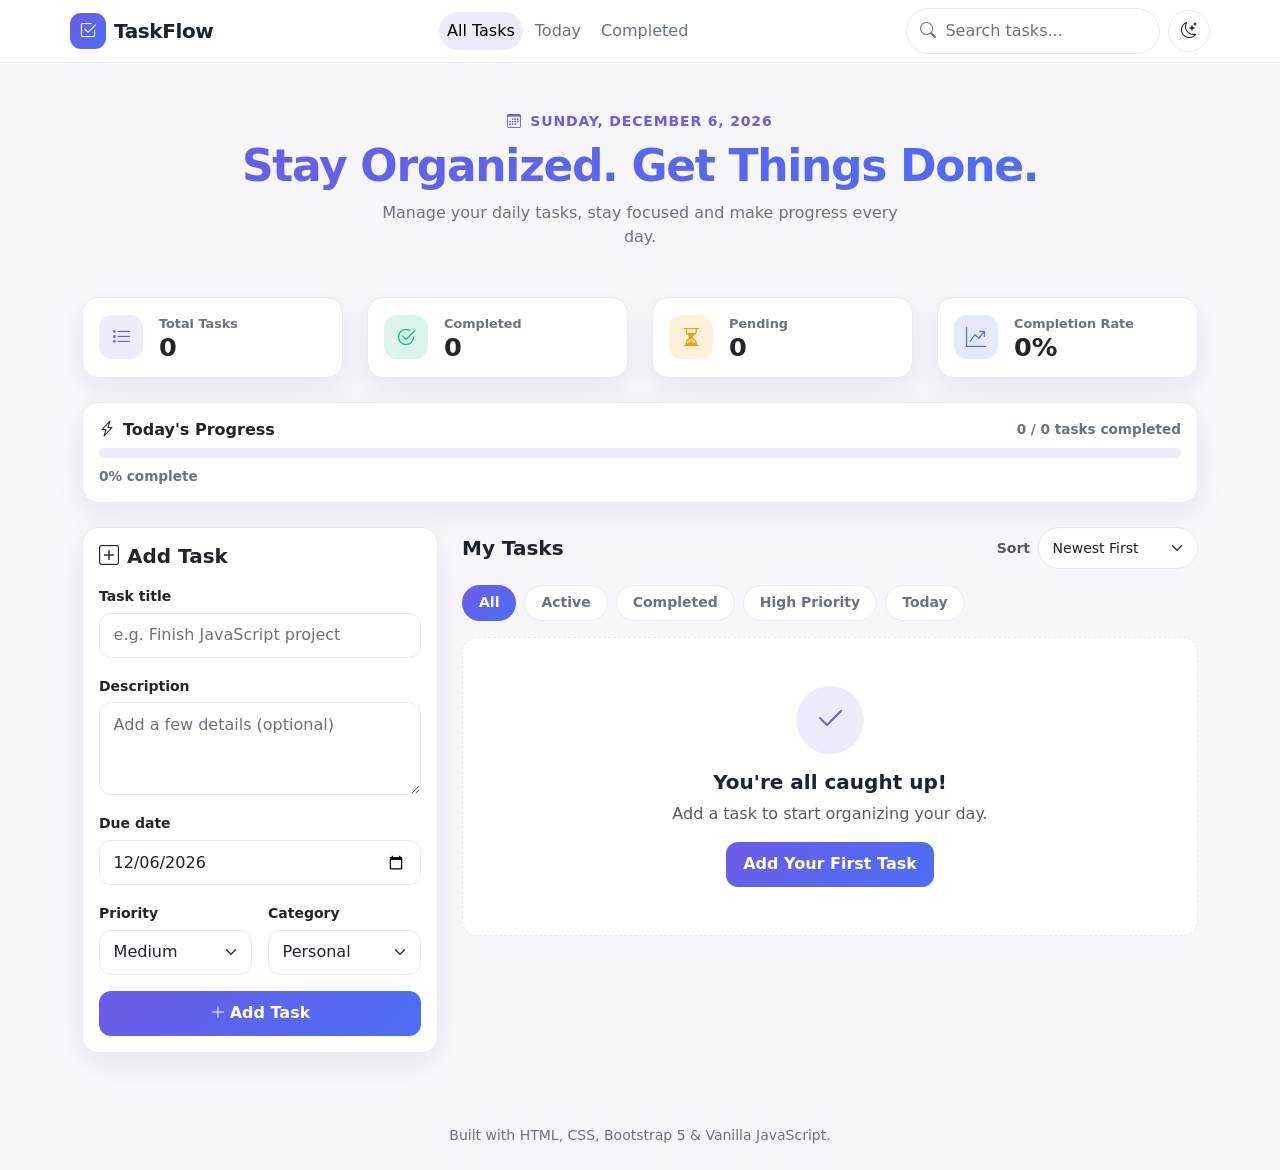
==== taskflow/index.html @ e06881fb "Add TaskFlow to-do list app (HTML, CSS, Bootstrap 5, vanilla JS)" ====
<!doctype html>
<html lang="en" data-bs-theme="light">

<head>
    <meta charset="utf-8">
    <meta name="viewport" content="width=device-width, initial-scale=1">
    <title>TaskFlow &mdash; Stay Organized. Get Things Done.</title>
    <meta name="description" content="TaskFlow is a simple, modern to-do list app to manage your daily tasks.">
    <link href="https://cdn.jsdelivr.net/npm/bootstrap@5.3.8/dist/css/bootstrap.min.css" rel="stylesheet"
        integrity="sha384-sRIl4kxILFvY47J16cr9ZwB07vP4J8+LH7qKQnuqkuIAvNWLzeN8tE5YBujZqJLB" crossorigin="anonymous">
    <link rel="stylesheet" href="https://cdn.jsdelivr.net/npm/bootstrap-icons@1.13.1/font/bootstrap-icons.min.css">
    <link rel="stylesheet" href="style.css">
</head>

<body>
    <a class="visually-hidden-focusable skip-link" href="#addTaskSection">Skip to main content</a>

    <!-- ============ Header ============ -->
    <header class="app-header sticky-top">
        <nav class="navbar navbar-expand-lg container-xl py-2" aria-label="Main navigation">
            <a class="navbar-brand d-flex align-items-center gap-2 fw-bold" href="#">
                <span class="brand-mark" aria-hidden="true"><i class="bi bi-check2-square"></i></span>
                TaskFlow
            </a>

            <button class="navbar-toggler border-0" type="button" data-bs-toggle="collapse"
                data-bs-target="#mainNav" aria-controls="mainNav" aria-expanded="false"
                aria-label="Toggle navigation">
                <span class="navbar-toggler-icon"></span>
            </button>

            <div class="collapse navbar-collapse" id="mainNav">
                <ul class="navbar-nav mx-lg-auto gap-lg-1 my-3 my-lg-0">
                    <li class="nav-item">
                        <button class="nav-link nav-pill active" data-nav-filter="all" aria-current="page">All Tasks</button>
                    </li>
                    <li class="nav-item">
                        <button class="nav-link nav-pill" data-nav-filter="today">Today</button>
                    </li>
                    <li class="nav-item">
                        <button class="nav-link nav-pill" data-nav-filter="completed">Completed</button>
                    </li>
                </ul>

                <div class="d-flex flex-column flex-lg-row gap-2 align-items-stretch align-items-lg-center">
                    <label class="visually-hidden" for="searchInput">Search tasks</label>
                    <div class="search-box">
                        <i class="bi bi-search" aria-hidden="true"></i>
                        <input type="search" id="searchInput" class="form-control" placeholder="Search tasks..."
                            autocomplete="off">
                    </div>
                    <button class="btn btn-theme-toggle" id="themeToggle" type="button"
                        aria-label="Toggle dark mode" aria-pressed="false">
                        <i class="bi bi-moon-stars" id="themeIcon" aria-hidden="true"></i>
                        <span class="d-lg-none ms-2" id="themeLabel">Dark mode</span>
                    </button>
                </div>
            </div>
        </nav>
    </header>

    <main class="container-xl py-4 py-lg-5">
        <!-- ============ Hero ============ -->
        <section class="hero text-center mb-4 mb-lg-5" aria-labelledby="heroHeading">
            <p class="today-date mb-2"><i class="bi bi-calendar3 me-2" aria-hidden="true"></i><span id="todayDate"></span></p>
            <h1 id="heroHeading" class="hero-title mb-2">Stay Organized. Get Things Done.</h1>
            <p class="hero-subtitle mb-0">Manage your daily tasks, stay focused and make progress every day.</p>
        </section>

        <!-- ============ Statistics ============ -->
        <section class="mb-4" aria-label="Task statistics">
            <div class="row g-3 g-lg-4">
                <div class="col-6 col-lg-3">
                    <div class="card stat-card h-100">
                        <div class="card-body d-flex align-items-center gap-3">
                            <span class="stat-icon stat-icon-total" aria-hidden="true"><i class="bi bi-list-task"></i></span>
                            <div>
                                <p class="stat-label mb-0">Total Tasks</p>
                                <p class="stat-value mb-0" id="statTotal">0</p>
                            </div>
                        </div>
                    </div>
                </div>
                <div class="col-6 col-lg-3">
                    <div class="card stat-card h-100">
                        <div class="card-body d-flex align-items-center gap-3">
                            <span class="stat-icon stat-icon-done" aria-hidden="true"><i class="bi bi-check2-circle"></i></span>
                            <div>
                                <p class="stat-label mb-0">Completed</p>
                                <p class="stat-value mb-0" id="statCompleted">0</p>
                            </div>
                        </div>
                    </div>
                </div>
                <div class="col-6 col-lg-3">
                    <div class="card stat-card h-100">
                        <div class="card-body d-flex align-items-center gap-3">
                            <span class="stat-icon stat-icon-pending" aria-hidden="true"><i class="bi bi-hourglass-split"></i></span>
                            <div>
                                <p class="stat-label mb-0">Pending</p>
                                <p class="stat-value mb-0" id="statPending">0</p>
                            </div>
                        </div>
                    </div>
                </div>
                <div class="col-6 col-lg-3">
                    <div class="card stat-card h-100">
                        <div class="card-body d-flex align-items-center gap-3">
                            <span class="stat-icon stat-icon-rate" aria-hidden="true"><i class="bi bi-graph-up-arrow"></i></span>
                            <div>
                                <p class="stat-label mb-0">Completion Rate</p>
                                <p class="stat-value mb-0" id="statRate">0%</p>
                            </div>
                        </div>
                    </div>
                </div>
            </div>
        </section>

        <!-- ============ Progress ============ -->
        <section class="mb-4" aria-label="Today's progress">
            <div class="card progress-card">
                <div class="card-body">
                    <div class="d-flex flex-wrap justify-content-between align-items-center mb-2 gap-2">
                        <h2 class="h6 fw-bold mb-0"><i class="bi bi-lightning-charge me-2" aria-hidden="true"></i>Today's Progress</h2>
                        <span class="progress-meta" id="progressText">0 / 0 tasks completed</span>
                    </div>
                    <div class="progress" role="progressbar" aria-label="Today's completion progress"
                        aria-valuenow="0" aria-valuemin="0" aria-valuemax="100" id="progressBarWrap">
                        <div class="progress-bar" id="progressBar" style="width: 0%"></div>
                    </div>
                    <p class="progress-percent mb-0 mt-2" id="progressPercent">0% complete</p>
                </div>
            </div>
        </section>

        <div class="row g-4">
            <!-- ============ Add task ============ -->
            <div class="col-lg-4">
                <section class="card form-card sticky-form" id="addTaskSection" aria-labelledby="addTaskHeading">
                    <div class="card-body">
                        <h2 class="h5 fw-bold mb-3" id="addTaskHeading">
                            <i class="bi bi-plus-square me-2" aria-hidden="true"></i>Add Task
                        </h2>
                        <form id="taskForm" novalidate>
                            <div class="mb-3">
                                <label class="form-label" for="taskTitle">Task title</label>
                                <input type="text" class="form-control" id="taskTitle" maxlength="120"
                                    placeholder="e.g. Finish JavaScript project" required>
                                <div class="invalid-feedback">Please enter a task title.</div>
                            </div>
                            <div class="mb-3">
                                <label class="form-label" for="taskDescription">Description</label>
                                <textarea class="form-control" id="taskDescription" rows="3" maxlength="500"
                                    placeholder="Add a few details (optional)"></textarea>
                            </div>
                            <div class="mb-3">
                                <label class="form-label" for="taskDueDate">Due date</label>
                                <input type="date" class="form-control" id="taskDueDate" required>
                                <div class="invalid-feedback">Please choose a due date.</div>
                            </div>
                            <div class="row g-3 mb-3">
                                <div class="col-6">
                                    <label class="form-label" for="taskPriority">Priority</label>
                                    <select class="form-select" id="taskPriority">
                                        <option value="low">Low</option>
                                        <option value="medium" selected>Medium</option>
                                        <option value="high">High</option>
                                    </select>
                                </div>
                                <div class="col-6">
                                    <label class="form-label" for="taskCategory">Category</label>
                                    <select class="form-select" id="taskCategory">
                                        <option value="personal" selected>Personal</option>
                                        <option value="work">Work</option>
                                        <option value="study">Study</option>
                                        <option value="shopping">Shopping</option>
                                        <option value="other">Other</option>
                                    </select>
                                </div>
                            </div>
                            <button type="submit" class="btn btn-accent w-100">
                                <i class="bi bi-plus-lg me-1" aria-hidden="true"></i>Add Task
                            </button>
                        </form>
                    </div>
                </section>
            </div>

            <!-- ============ Task list ============ -->
            <div class="col-lg-8">
                <section aria-labelledby="taskListHeading">
                    <div class="d-flex flex-wrap justify-content-between align-items-center gap-2 mb-3">
                        <h2 class="h5 fw-bold mb-0" id="taskListHeading">My Tasks</h2>
                        <div class="d-flex align-items-center gap-2">
                            <label class="form-label mb-0 small text-muted" for="sortSelect">Sort</label>
                            <select class="form-select form-select-sm sort-select" id="sortSelect">
                                <option value="newest" selected>Newest First</option>
                                <option value="oldest">Oldest First</option>
                                <option value="priority">Priority</option>
                                <option value="dueDate">Due Date</option>
                                <option value="alphabetical">Alphabetical</option>
                            </select>
                        </div>
                    </div>

                    <div class="filter-bar mb-3" role="group" aria-label="Filter tasks">
                        <button class="btn btn-filter active" data-filter="all">All</button>
                        <button class="btn btn-filter" data-filter="active">Active</button>
                        <button class="btn btn-filter" data-filter="completed">Completed</button>
                        <button class="btn btn-filter" data-filter="high">High Priority</button>
                        <button class="btn btn-filter" data-filter="today">Today</button>
                    </div>

                    <div id="taskList" class="task-list" aria-live="polite"></div>

                    <!-- Empty state (no tasks at all) -->
                    <div id="emptyState" class="empty-state text-center d-none">
                        <div class="empty-icon" aria-hidden="true"><i class="bi bi-check2"></i></div>
                        <h3 class="h5 fw-bold mt-3 mb-2">You're all caught up!</h3>
                        <p class="text-muted mb-3">Add a task to start organizing your day.</p>
                        <button class="btn btn-accent" id="emptyStateBtn" type="button">Add Your First Task</button>
                    </div>

                    <!-- No results (filters/search) -->
                    <div id="noResults" class="empty-state text-center d-none">
                        <div class="empty-icon" aria-hidden="true"><i class="bi bi-search"></i></div>
                        <h3 class="h5 fw-bold mt-3 mb-1">No tasks found.</h3>
                        <p class="text-muted mb-0">Try a different search term or filter.</p>
                    </div>
                </section>
            </div>
        </div>
    </main>

    <footer class="text-center py-4 app-footer">
        <p class="mb-0 small">Built with HTML, CSS, Bootstrap 5 &amp; Vanilla JavaScript.</p>
    </footer>

    <!-- ============ Edit modal ============ -->
    <div class="modal fade" id="editModal" tabindex="-1" aria-labelledby="editModalLabel" aria-hidden="true">
        <div class="modal-dialog modal-dialog-centered">
            <div class="modal-content">
                <form id="editForm" novalidate>
                    <div class="modal-header">
                        <h2 class="modal-title h5" id="editModalLabel">Edit Task</h2>
                        <button type="button" class="btn-close" data-bs-dismiss="modal" aria-label="Close"></button>
                    </div>
                    <div class="modal-body">
                        <input type="hidden" id="editTaskId">
                        <div class="mb-3">
                            <label class="form-label" for="editTitle">Task title</label>
                            <input type="text" class="form-control" id="editTitle" maxlength="120" required>
                            <div class="invalid-feedback">Please enter a task title.</div>
                        </div>
                        <div class="mb-3">
                            <label class="form-label" for="editDescription">Description</label>
                            <textarea class="form-control" id="editDescription" rows="3" maxlength="500"></textarea>
                        </div>
                        <div class="mb-3">
                            <label class="form-label" for="editDueDate">Due date</label>
                            <input type="date" class="form-control" id="editDueDate" required>
                            <div class="invalid-feedback">Please choose a due date.</div>
                        </div>
                        <div class="row g-3">
                            <div class="col-6">
                                <label class="form-label" for="editPriority">Priority</label>
                                <select class="form-select" id="editPriority">
                                    <option value="low">Low</option>
                                    <option value="medium">Medium</option>
                                    <option value="high">High</option>
                                </select>
                            </div>
                            <div class="col-6">
                                <label class="form-label" for="editCategory">Category</label>
                                <select class="form-select" id="editCategory">
                                    <option value="personal">Personal</option>
                                    <option value="work">Work</option>
                                    <option value="study">Study</option>
                                    <option value="shopping">Shopping</option>
                                    <option value="other">Other</option>
                                </select>
                            </div>
                        </div>
                    </div>
                    <div class="modal-footer">
                        <button type="button" class="btn btn-light-soft" data-bs-dismiss="modal">Cancel</button>
                        <button type="submit" class="btn btn-accent">Save Changes</button>
                    </div>
                </form>
            </div>
        </div>
    </div>

    <!-- ============ Delete modal ============ -->
    <div class="modal fade" id="deleteModal" tabindex="-1" aria-labelledby="deleteModalLabel" aria-hidden="true">
        <div class="modal-dialog modal-dialog-centered modal-sm">
            <div class="modal-content text-center">
                <div class="modal-body pt-4">
                    <div class="delete-icon mb-3" aria-hidden="true"><i class="bi bi-trash3"></i></div>
                    <h2 class="h6 mb-0" id="deleteModalLabel">Are you sure you want to delete this task?</h2>
                </div>
                <div class="modal-footer justify-content-center border-0 pb-4">
                    <button type="button" class="btn btn-light-soft" data-bs-dismiss="modal">Cancel</button>
                    <button type="button" class="btn btn-danger" id="confirmDeleteBtn">Delete</button>
                </div>
            </div>
        </div>
    </div>

    <!-- ============ Toasts ============ -->
    <div class="toast-container position-fixed bottom-0 end-0 p-3" id="toastContainer" aria-live="polite" aria-atomic="true"></div>

    <script src="https://cdn.jsdelivr.net/npm/bootstrap@5.3.8/dist/js/bootstrap.bundle.min.js"
        integrity="sha384-FKyoEForCGlyvwx9Hj09JcYn3nv7wiPVlz7YYwJrWVcXK/BmnVDxM+D2scQbITxI"
        crossorigin="anonymous"></script>
    <script src="script.js"></script>
</body>

</html>
---- taskflow/style.css ----
/* ===========================================================
   TaskFlow - styles
   Light theme by default, dark theme via [data-bs-theme="dark"]
   =========================================================== */

:root {
    --tf-accent: #6c5ce7;
    --tf-accent-strong: #5a4bd6;
    --tf-accent-soft: rgba(108, 92, 231, 0.12);
    --tf-blue: #4c6ef5;
    --tf-bg: #f6f7fb;
    --tf-surface: #ffffff;
    --tf-text: #1d2233;
    --tf-muted: #6b7280;
    --tf-border: #e8eaf1;
    --tf-shadow: 0 10px 30px rgba(29, 34, 51, 0.07);
    --tf-shadow-hover: 0 16px 40px rgba(29, 34, 51, 0.12);
    --tf-radius: 16px;
}

[data-bs-theme="dark"] {
    --tf-bg: #12141c;
    --tf-surface: #1b1e28;
    --tf-text: #eef0f6;
    --tf-muted: #9aa1b1;
    --tf-border: #2a2f3d;
    --tf-accent-soft: rgba(108, 92, 231, 0.22);
    --tf-shadow: 0 10px 30px rgba(0, 0, 0, 0.35);
    --tf-shadow-hover: 0 16px 40px rgba(0, 0, 0, 0.45);
}

* {
    -webkit-tap-highlight-color: transparent;
}

body {
    background-color: var(--tf-bg);
    color: var(--tf-text);
    font-family: "Segoe UI", system-ui, -apple-system, "Helvetica Neue", Arial, sans-serif;
    transition: background-color 0.3s ease, color 0.3s ease;
    overflow-x: hidden;
}

.skip-link {
    position: absolute;
    top: 0.5rem;
    left: 0.5rem;
    z-index: 1080;
    background: var(--tf-surface);
    padding: 0.5rem 0.75rem;
    border-radius: 8px;
}

/* Focus visibility for accessibility */
:focus-visible {
    outline: 3px solid var(--tf-accent);
    outline-offset: 2px;
}

/* ------------------- Header ------------------- */
.app-header {
    background-color: color-mix(in srgb, var(--tf-surface) 92%, transparent);
    backdrop-filter: blur(10px);
    border-bottom: 1px solid var(--tf-border);
    transition: background-color 0.3s ease, border-color 0.3s ease;
}

.navbar-brand {
    color: var(--tf-text);
    font-size: 1.25rem;
    letter-spacing: -0.02em;
}

.navbar-brand:hover {
    color: var(--tf-accent);
}

.brand-mark {
    display: inline-grid;
    place-items: center;
    width: 36px;
    height: 36px;
    border-radius: 11px;
    background: linear-gradient(135deg, var(--tf-accent), var(--tf-blue));
    color: #fff;
    font-size: 1.1rem;
}

.nav-pill {
    border: 0;
    background: transparent;
    color: var(--tf-muted);
    font-weight: 500;
    border-radius: 999px;
    padding: 0.45rem 1rem;
    transition: background-color 0.2s ease, color 0.2s ease;
}

.nav-pill:hover {
    background-color: var(--tf-accent-soft);
    color: var(--tf-accent);
}

.nav-pill.active {
    background-color: var(--tf-accent-soft);
    color: var(--tf-accent);
}

.search-box {
    position: relative;
}

.search-box i {
    position: absolute;
    top: 50%;
    left: 0.85rem;
    transform: translateY(-50%);
    color: var(--tf-muted);
    pointer-events: none;
}

.search-box .form-control {
    padding-left: 2.4rem;
    border-radius: 999px;
    min-width: 220px;
}

.btn-theme-toggle {
    border: 1px solid var(--tf-border);
    color: var(--tf-text);
    border-radius: 999px;
    width: auto;
    min-width: 42px;
    height: 42px;
    display: inline-flex;
    align-items: center;
    justify-content: center;
    transition: background-color 0.2s ease, transform 0.2s ease;
}

.btn-theme-toggle:hover {
    background-color: var(--tf-accent-soft);
    color: var(--tf-accent);
    transform: rotate(-12deg);
}

/* ------------------- Form controls ------------------- */
.form-control,
.form-select {
    background-color: var(--tf-surface);
    border: 1px solid var(--tf-border);
    color: var(--tf-text);
    border-radius: 12px;
    padding: 0.6rem 0.85rem;
    transition: border-color 0.2s ease, box-shadow 0.2s ease;
}

.form-control:focus,
.form-select:focus {
    background-color: var(--tf-surface);
    color: var(--tf-text);
    border-color: var(--tf-accent);
    box-shadow: 0 0 0 0.2rem var(--tf-accent-soft);
}

.form-control::placeholder {
    color: var(--tf-muted);
}

.form-label {
    font-weight: 600;
    font-size: 0.875rem;
    margin-bottom: 0.35rem;
}

.sort-select {
    border-radius: 999px;
    min-width: 160px;
}

/* ------------------- Buttons ------------------- */
.btn-accent {
    background: linear-gradient(135deg, var(--tf-accent), var(--tf-blue));
    border: 0;
    color: #fff;
    font-weight: 600;
    border-radius: 12px;
    padding: 0.65rem 1.1rem;
    transition: transform 0.2s ease, box-shadow 0.2s ease, filter 0.2s ease;
}

.btn-accent:hover,
.btn-accent:focus {
    color: #fff;
    transform: translateY(-2px);
    box-shadow: 0 10px 22px var(--tf-accent-soft);
    filter: brightness(1.05);
}

.btn-accent:active {
    transform: translateY(0);
}

.btn-light-soft {
    background-color: var(--tf-accent-soft);
    color: var(--tf-text);
    border: 0;
    border-radius: 12px;
    font-weight: 600;
}

.btn-light-soft:hover {
    background-color: var(--tf-border);
    color: var(--tf-text);
}

.btn-filter {
    border: 1px solid var(--tf-border);
    background-color: var(--tf-surface);
    color: var(--tf-muted);
    border-radius: 999px;
    padding: 0.4rem 1rem;
    font-size: 0.875rem;
    font-weight: 600;
    transition: all 0.2s ease;
}

.btn-filter:hover {
    color: var(--tf-accent);
    border-color: var(--tf-accent);
}

.btn-filter.active {
    background: linear-gradient(135deg, var(--tf-accent), var(--tf-blue));
    border-color: transparent;
    color: #fff;
}

.filter-bar {
    display: flex;
    flex-wrap: wrap;
    gap: 0.5rem;
}

/* ------------------- Hero ------------------- */
.hero-title {
    font-weight: 800;
    letter-spacing: -0.03em;
    font-size: clamp(1.75rem, 4vw, 2.75rem);
    background: linear-gradient(120deg, var(--tf-accent), var(--tf-blue));
    -webkit-background-clip: text;
    background-clip: text;
    -webkit-text-fill-color: transparent;
}

.hero-subtitle {
    color: var(--tf-muted);
    max-width: 34rem;
    margin-inline: auto;
}

.today-date {
    color: var(--tf-accent);
    font-weight: 600;
    font-size: 0.875rem;
    text-transform: uppercase;
    letter-spacing: 0.06em;
}

/* ------------------- Cards ------------------- */
.card {
    background-color: var(--tf-surface);
    border: 1px solid var(--tf-border);
    border-radius: var(--tf-radius);
    box-shadow: var(--tf-shadow);
    transition: background-color 0.3s ease, border-color 0.3s ease, transform 0.2s ease, box-shadow 0.2s ease;
}

.stat-card:hover {
    transform: translateY(-4px);
    box-shadow: var(--tf-shadow-hover);
}

.stat-icon {
    display: inline-grid;
    place-items: center;
    width: 44px;
    height: 44px;
    border-radius: 13px;
    font-size: 1.25rem;
    flex-shrink: 0;
}

.stat-icon-total { background: var(--tf-accent-soft); color: var(--tf-accent); }
.stat-icon-done { background: rgba(16, 185, 129, 0.15); color: #10b981; }
.stat-icon-pending { background: rgba(245, 158, 11, 0.15); color: #f59e0b; }
.stat-icon-rate { background: rgba(76, 110, 245, 0.15); color: var(--tf-blue); }

.stat-label {
    color: var(--tf-muted);
    font-size: 0.8rem;
    font-weight: 600;
}

.stat-value {
    font-size: 1.6rem;
    font-weight: 800;
    line-height: 1.1;
}

.progress-meta,
.progress-percent {
    color: var(--tf-muted);
    font-size: 0.85rem;
    font-weight: 600;
}

.progress {
    height: 10px;
    border-radius: 999px;
    background-color: var(--tf-accent-soft);
}

.progress-bar {
    background: linear-gradient(90deg, var(--tf-accent), var(--tf-blue));
    border-radius: 999px;
    transition: width 0.5s ease;
}

.sticky-form {
    top: 90px;
}

@media (min-width: 992px) {
    .sticky-form {
        position: sticky;
    }
}

/* ------------------- Task cards ------------------- */
.task-list {
    display: flex;
    flex-direction: column;
    gap: 0.9rem;
}

.task-card {
    background-color: var(--tf-surface);
    border: 1px solid var(--tf-border);
    border-radius: var(--tf-radius);
    box-shadow: var(--tf-shadow);
    padding: 1rem 1.1rem;
    display: flex;
    gap: 0.9rem;
    align-items: flex-start;
    animation: taskFadeIn 0.35s ease both;
    transition: transform 0.2s ease, box-shadow 0.2s ease, opacity 0.3s ease, background-color 0.3s ease;
}

.task-card:hover {
    transform: translateY(-3px);
    box-shadow: var(--tf-shadow-hover);
}

.task-card.removing {
    animation: taskFadeOut 0.28s ease forwards;
}

.task-card.completed {
    opacity: 0.62;
}

.task-card.completed .task-title {
    text-decoration: line-through;
}

.task-card.just-completed {
    animation: taskPop 0.4s ease;
}

/* Priority accent stripe on the left of each card */
.task-card {
    border-left: 4px solid var(--tf-border);
}

.task-card[data-priority="high"] { border-left-color: #ef4444; }
.task-card[data-priority="medium"] { border-left-color: #f59e0b; }
.task-card[data-priority="low"] { border-left-color: #10b981; }

.task-check {
    width: 1.3rem;
    height: 1.3rem;
    margin-top: 0.15rem;
    cursor: pointer;
    flex-shrink: 0;
    border-radius: 6px;
    border: 2px solid var(--tf-border);
}

.task-check:checked {
    background-color: var(--tf-accent);
    border-color: var(--tf-accent);
}

.task-body {
    flex: 1 1 auto;
    min-width: 0;
}

.task-title {
    font-weight: 700;
    font-size: 1rem;
    margin-bottom: 0.2rem;
    word-break: break-word;
}

.task-description {
    color: var(--tf-muted);
    font-size: 0.9rem;
    margin-bottom: 0.55rem;
    word-break: break-word;
}

.task-meta {
    display: flex;
    flex-wrap: wrap;
    gap: 0.4rem;
    align-items: center;
}

.badge-soft {
    border-radius: 999px;
    font-weight: 600;
    font-size: 0.72rem;
    padding: 0.35em 0.7em;
    letter-spacing: 0.02em;
}

.badge-category { background: var(--tf-accent-soft); color: var(--tf-accent); }
.badge-high { background: rgba(239, 68, 68, 0.15); color: #ef4444; }
.badge-medium { background: rgba(245, 158, 11, 0.15); color: #d97706; }
.badge-low { background: rgba(16, 185, 129, 0.15); color: #059669; }

.badge-due {
    background: transparent;
    color: var(--tf-muted);
    border: 1px solid var(--tf-border);
}

.badge-due.overdue {
    color: #ef4444;
    border-color: rgba(239, 68, 68, 0.4);
}

.task-actions {
    display: flex;
    gap: 0.35rem;
    flex-shrink: 0;
}

.btn-icon {
    border: 1px solid var(--tf-border);
    background-color: transparent;
    color: var(--tf-muted);
    width: 36px;
    height: 36px;
    border-radius: 10px;
    display: inline-grid;
    place-items: center;
    transition: all 0.2s ease;
}

.btn-icon:hover {
    color: var(--tf-accent);
    border-color: var(--tf-accent);
    background-color: var(--tf-accent-soft);
}

.btn-icon.btn-icon-danger:hover {
    color: #ef4444;
    border-color: #ef4444;
    background-color: rgba(239, 68, 68, 0.12);
}

/* ------------------- Empty state ------------------- */
.empty-state {
    background-color: var(--tf-surface);
    border: 1px dashed var(--tf-border);
    border-radius: var(--tf-radius);
    padding: 3rem 1.5rem;
    animation: taskFadeIn 0.35s ease both;
}

.empty-icon {
    display: inline-grid;
    place-items: center;
    width: 68px;
    height: 68px;
    border-radius: 50%;
    margin-inline: auto;
    font-size: 2rem;
    background: var(--tf-accent-soft);
    color: var(--tf-accent);
}

.delete-icon {
    display: inline-grid;
    place-items: center;
    width: 56px;
    height: 56px;
    border-radius: 50%;
    margin-inline: auto;
    font-size: 1.5rem;
    background: rgba(239, 68, 68, 0.15);
    color: #ef4444;
}

/* ------------------- Modals & toasts ------------------- */
.modal-content {
    background-color: var(--tf-surface);
    color: var(--tf-text);
    border: 1px solid var(--tf-border);
    border-radius: var(--tf-radius);
    box-shadow: var(--tf-shadow-hover);
}

.modal-header,
.modal-footer {
    border-color: var(--tf-border);
}

.modal.fade .modal-dialog {
    transform: translateY(14px) scale(0.98);
    transition: transform 0.25s ease;
}

.modal.show .modal-dialog {
    transform: none;
}

.tf-toast {
    background-color: var(--tf-surface);
    color: var(--tf-text);
    border: 1px solid var(--tf-border);
    border-left: 4px solid var(--tf-accent);
    border-radius: 12px;
    box-shadow: var(--tf-shadow-hover);
    animation: toastIn 0.3s ease both;
}

.tf-toast .toast-body {
    display: flex;
    align-items: center;
    gap: 0.6rem;
    font-weight: 600;
}

.tf-toast-success { border-left-color: #10b981; }
.tf-toast-info { border-left-color: var(--tf-blue); }
.tf-toast-danger { border-left-color: #ef4444; }
.tf-toast-warning { border-left-color: #f59e0b; }

.app-footer {
    color: var(--tf-muted);
}

/* ------------------- Animations ------------------- */
@keyframes taskFadeIn {
    from { opacity: 0; transform: translateY(10px); }
    to { opacity: 1; transform: none; }
}

@keyframes taskFadeOut {
    from { opacity: 1; transform: none; }
    to { opacity: 0; transform: translateX(28px) scale(0.97); }
}

@keyframes taskPop {
    0% { transform: scale(1); }
    45% { transform: scale(1.02); }
    100% { transform: scale(1); }
}

@keyframes toastIn {
    from { opacity: 0; transform: translateY(14px); }
    to { opacity: 1; transform: none; }
}

@media (prefers-reduced-motion: reduce) {
    *,
    *::before,
    *::after {
        animation-duration: 0.01ms !important;
        transition-duration: 0.01ms !important;
    }
}

/* ------------------- Responsive ------------------- */
@media (max-width: 991.98px) {
    .search-box .form-control {
        min-width: 100%;
    }

    .navbar-nav .nav-pill {
        width: 100%;
        text-align: left;
    }

    .btn-theme-toggle {
        width: 100%;
        justify-content: flex-start;
        padding-inline: 1rem;
    }
}

@media (max-width: 575.98px) {
    .task-card {
        flex-wrap: wrap;
    }

    .task-actions {
        width: 100%;
        justify-content: flex-end;
    }

    .btn-icon {
        width: 42px;
        height: 42px;
    }

    .stat-value {
        font-size: 1.35rem;
    }
}
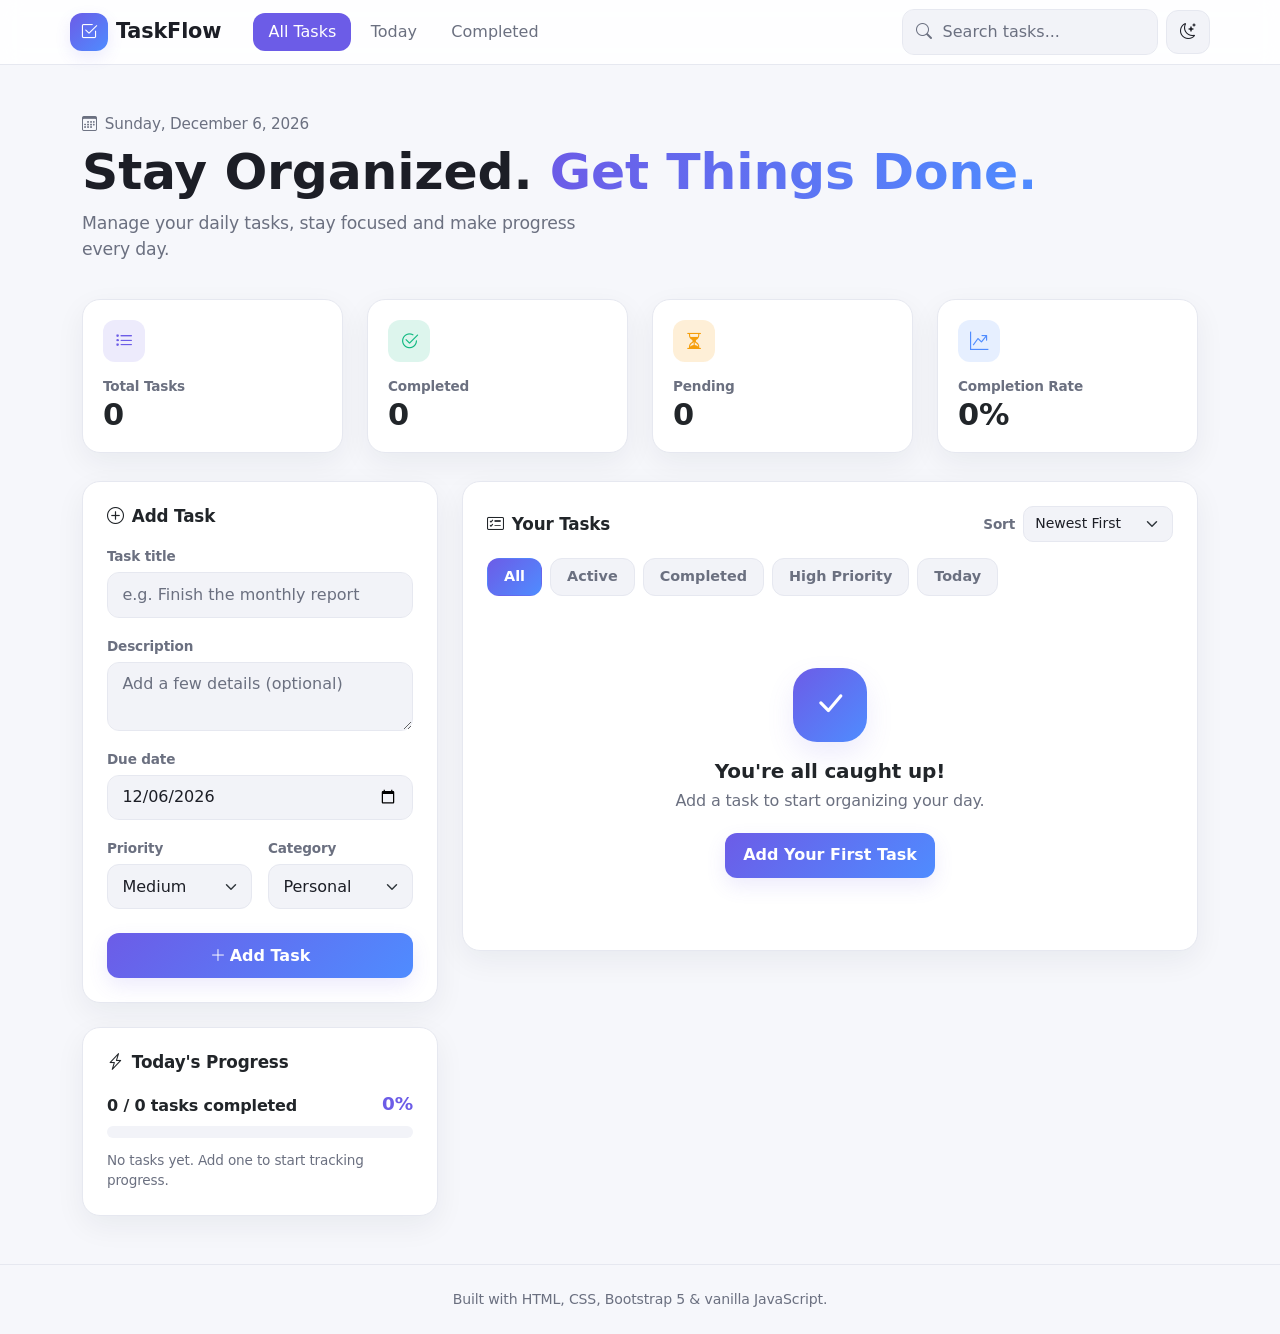
==== commit 90a30e3a: "Add TaskFlow to-do list app (HTML/CSS/vanilla JS + Bootstrap 5) Co-Authored-By: Devin AI <158243242+" ====
--- a/taskflow/index.html
+++ b/taskflow/index.html
@@ -4,8 +4,9 @@
 <head>
     <meta charset="utf-8">
     <meta name="viewport" content="width=device-width, initial-scale=1">
-    <title>TaskFlow &mdash; Stay Organized. Get Things Done.</title>
-    <meta name="description" content="TaskFlow is a simple, modern to-do list app to manage your daily tasks.">
+    <title>TaskFlow — Stay Organized. Get Things Done.</title>
+    <meta name="description" content="TaskFlow is a clean, modern to-do list app to manage your daily tasks.">
+
     <link href="https://cdn.jsdelivr.net/npm/bootstrap@5.3.8/dist/css/bootstrap.min.css" rel="stylesheet"
         integrity="sha384-sRIl4kxILFvY47J16cr9ZwB07vP4J8+LH7qKQnuqkuIAvNWLzeN8tE5YBujZqJLB" crossorigin="anonymous">
     <link rel="stylesheet" href="https://cdn.jsdelivr.net/npm/bootstrap-icons@1.13.1/font/bootstrap-icons.min.css">
@@ -13,8 +14,6 @@
 </head>
 
 <body>
-    <a class="visually-hidden-focusable skip-link" href="#addTaskSection">Skip to main content</a>
-
     <!-- ============ Header ============ -->
     <header class="app-header sticky-top">
         <nav class="navbar navbar-expand-lg container-xl py-2" aria-label="Main navigation">
@@ -26,151 +25,124 @@
             <button class="navbar-toggler border-0" type="button" data-bs-toggle="collapse"
                 data-bs-target="#mainNav" aria-controls="mainNav" aria-expanded="false"
                 aria-label="Toggle navigation">
-                <span class="navbar-toggler-icon"></span>
+                <i class="bi bi-list fs-3"></i>
             </button>
 
             <div class="collapse navbar-collapse" id="mainNav">
-                <ul class="navbar-nav mx-lg-auto gap-lg-1 my-3 my-lg-0">
+                <ul class="navbar-nav nav-pills gap-1 mx-lg-3 my-3 my-lg-0" id="navFilters">
                     <li class="nav-item">
-                        <button class="nav-link nav-pill active" data-nav-filter="all" aria-current="page">All Tasks</button>
+                        <button class="nav-link active" type="button" data-nav-filter="all">All Tasks</button>
                     </li>
                     <li class="nav-item">
-                        <button class="nav-link nav-pill" data-nav-filter="today">Today</button>
+                        <button class="nav-link" type="button" data-nav-filter="today">Today</button>
                     </li>
                     <li class="nav-item">
-                        <button class="nav-link nav-pill" data-nav-filter="completed">Completed</button>
+                        <button class="nav-link" type="button" data-nav-filter="completed">Completed</button>
                     </li>
                 </ul>
 
-                <div class="d-flex flex-column flex-lg-row gap-2 align-items-stretch align-items-lg-center">
+                <div class="d-flex flex-column flex-lg-row gap-2 ms-lg-auto align-items-stretch align-items-lg-center">
                     <label class="visually-hidden" for="searchInput">Search tasks</label>
                     <div class="search-box">
                         <i class="bi bi-search" aria-hidden="true"></i>
-                        <input type="search" id="searchInput" class="form-control" placeholder="Search tasks..."
+                        <input id="searchInput" class="form-control" type="search" placeholder="Search tasks..."
                             autocomplete="off">
                     </div>
-                    <button class="btn btn-theme-toggle" id="themeToggle" type="button"
-                        aria-label="Toggle dark mode" aria-pressed="false">
-                        <i class="bi bi-moon-stars" id="themeIcon" aria-hidden="true"></i>
-                        <span class="d-lg-none ms-2" id="themeLabel">Dark mode</span>
+                    <button id="themeToggle" class="btn btn-icon" type="button" aria-label="Toggle dark mode"
+                        title="Toggle dark mode">
+                        <i class="bi bi-moon-stars" aria-hidden="true"></i>
+                        <span class="d-lg-none ms-2">Dark mode</span>
                     </button>
                 </div>
             </div>
         </nav>
     </header>
 
-    <main class="container-xl py-4 py-lg-5">
+    <main class="container-xl pb-5">
         <!-- ============ Hero ============ -->
-        <section class="hero text-center mb-4 mb-lg-5" aria-labelledby="heroHeading">
-            <p class="today-date mb-2"><i class="bi bi-calendar3 me-2" aria-hidden="true"></i><span id="todayDate"></span></p>
-            <h1 id="heroHeading" class="hero-title mb-2">Stay Organized. Get Things Done.</h1>
-            <p class="hero-subtitle mb-0">Manage your daily tasks, stay focused and make progress every day.</p>
+        <section class="hero text-center text-lg-start" aria-labelledby="heroTitle">
+            <p class="hero-date mb-2"><i class="bi bi-calendar3 me-2" aria-hidden="true"></i><span id="todayDate"></span></p>
+            <h1 id="heroTitle" class="hero-title">Stay Organized. <span class="text-gradient">Get Things Done.</span></h1>
+            <p class="hero-subtitle">Manage your daily tasks, stay focused and make progress every day.</p>
         </section>
 
         <!-- ============ Statistics ============ -->
-        <section class="mb-4" aria-label="Task statistics">
-            <div class="row g-3 g-lg-4">
-                <div class="col-6 col-lg-3">
-                    <div class="card stat-card h-100">
-                        <div class="card-body d-flex align-items-center gap-3">
-                            <span class="stat-icon stat-icon-total" aria-hidden="true"><i class="bi bi-list-task"></i></span>
-                            <div>
-                                <p class="stat-label mb-0">Total Tasks</p>
-                                <p class="stat-value mb-0" id="statTotal">0</p>
-                            </div>
-                        </div>
-                    </div>
-                </div>
-                <div class="col-6 col-lg-3">
-                    <div class="card stat-card h-100">
-                        <div class="card-body d-flex align-items-center gap-3">
-                            <span class="stat-icon stat-icon-done" aria-hidden="true"><i class="bi bi-check2-circle"></i></span>
-                            <div>
-                                <p class="stat-label mb-0">Completed</p>
-                                <p class="stat-value mb-0" id="statCompleted">0</p>
-                            </div>
-                        </div>
-                    </div>
-                </div>
-                <div class="col-6 col-lg-3">
-                    <div class="card stat-card h-100">
-                        <div class="card-body d-flex align-items-center gap-3">
-                            <span class="stat-icon stat-icon-pending" aria-hidden="true"><i class="bi bi-hourglass-split"></i></span>
-                            <div>
-                                <p class="stat-label mb-0">Pending</p>
-                                <p class="stat-value mb-0" id="statPending">0</p>
-                            </div>
-                        </div>
-                    </div>
-                </div>
-                <div class="col-6 col-lg-3">
-                    <div class="card stat-card h-100">
-                        <div class="card-body d-flex align-items-center gap-3">
-                            <span class="stat-icon stat-icon-rate" aria-hidden="true"><i class="bi bi-graph-up-arrow"></i></span>
-                            <div>
-                                <p class="stat-label mb-0">Completion Rate</p>
-                                <p class="stat-value mb-0" id="statRate">0%</p>
-                            </div>
-                        </div>
+        <section class="row g-3 g-lg-4" aria-label="Task statistics">
+            <div class="col-6 col-lg-3">
+                <div class="card stat-card h-100">
+                    <div class="card-body">
+                        <span class="stat-icon stat-icon-total"><i class="bi bi-list-task" aria-hidden="true"></i></span>
+                        <p class="stat-label">Total Tasks</p>
+                        <p class="stat-value" id="statTotal">0</p>
+                    </div>
+                </div>
+            </div>
+            <div class="col-6 col-lg-3">
+                <div class="card stat-card h-100">
+                    <div class="card-body">
+                        <span class="stat-icon stat-icon-done"><i class="bi bi-check2-circle" aria-hidden="true"></i></span>
+                        <p class="stat-label">Completed</p>
+                        <p class="stat-value" id="statCompleted">0</p>
+                    </div>
+                </div>
+            </div>
+            <div class="col-6 col-lg-3">
+                <div class="card stat-card h-100">
+                    <div class="card-body">
+                        <span class="stat-icon stat-icon-pending"><i class="bi bi-hourglass-split" aria-hidden="true"></i></span>
+                        <p class="stat-label">Pending</p>
+                        <p class="stat-value" id="statPending">0</p>
+                    </div>
+                </div>
+            </div>
+            <div class="col-6 col-lg-3">
+                <div class="card stat-card h-100">
+                    <div class="card-body">
+                        <span class="stat-icon stat-icon-rate"><i class="bi bi-graph-up-arrow" aria-hidden="true"></i></span>
+                        <p class="stat-label">Completion Rate</p>
+                        <p class="stat-value" id="statRate">0%</p>
                     </div>
                 </div>
             </div>
         </section>
 
-        <!-- ============ Progress ============ -->
-        <section class="mb-4" aria-label="Today's progress">
-            <div class="card progress-card">
-                <div class="card-body">
-                    <div class="d-flex flex-wrap justify-content-between align-items-center mb-2 gap-2">
-                        <h2 class="h6 fw-bold mb-0"><i class="bi bi-lightning-charge me-2" aria-hidden="true"></i>Today's Progress</h2>
-                        <span class="progress-meta" id="progressText">0 / 0 tasks completed</span>
-                    </div>
-                    <div class="progress" role="progressbar" aria-label="Today's completion progress"
-                        aria-valuenow="0" aria-valuemin="0" aria-valuemax="100" id="progressBarWrap">
-                        <div class="progress-bar" id="progressBar" style="width: 0%"></div>
-                    </div>
-                    <p class="progress-percent mb-0 mt-2" id="progressPercent">0% complete</p>
-                </div>
-            </div>
-        </section>
-
-        <div class="row g-4">
-            <!-- ============ Add task ============ -->
+        <div class="row g-4 mt-1">
+            <!-- ============ Add task + progress ============ -->
             <div class="col-lg-4">
-                <section class="card form-card sticky-form" id="addTaskSection" aria-labelledby="addTaskHeading">
-                    <div class="card-body">
-                        <h2 class="h5 fw-bold mb-3" id="addTaskHeading">
-                            <i class="bi bi-plus-square me-2" aria-hidden="true"></i>Add Task
-                        </h2>
+                <div class="card panel mb-4">
+                    <div class="card-body">
+                        <h2 class="panel-title"><i class="bi bi-plus-circle me-2" aria-hidden="true"></i>Add Task</h2>
                         <form id="taskForm" novalidate>
                             <div class="mb-3">
-                                <label class="form-label" for="taskTitle">Task title</label>
-                                <input type="text" class="form-control" id="taskTitle" maxlength="120"
-                                    placeholder="e.g. Finish JavaScript project" required>
-                                <div class="invalid-feedback">Please enter a task title.</div>
+                                <label class="form-label" for="titleInput">Task title</label>
+                                <input class="form-control" id="titleInput" name="title" type="text"
+                                    placeholder="e.g. Finish the monthly report" required maxlength="120"
+                                    aria-describedby="titleError">
+                                <div class="invalid-feedback" id="titleError">Please enter a task title.</div>
                             </div>
                             <div class="mb-3">
-                                <label class="form-label" for="taskDescription">Description</label>
-                                <textarea class="form-control" id="taskDescription" rows="3" maxlength="500"
-                                    placeholder="Add a few details (optional)"></textarea>
+                                <label class="form-label" for="descInput">Description</label>
+                                <textarea class="form-control" id="descInput" name="description" rows="2"
+                                    placeholder="Add a few details (optional)" maxlength="400"></textarea>
                             </div>
                             <div class="mb-3">
-                                <label class="form-label" for="taskDueDate">Due date</label>
-                                <input type="date" class="form-control" id="taskDueDate" required>
-                                <div class="invalid-feedback">Please choose a due date.</div>
-                            </div>
-                            <div class="row g-3 mb-3">
-                                <div class="col-6">
-                                    <label class="form-label" for="taskPriority">Priority</label>
-                                    <select class="form-select" id="taskPriority">
+                                <label class="form-label" for="dueInput">Due date</label>
+                                <input class="form-control" id="dueInput" name="dueDate" type="date" required
+                                    aria-describedby="dueError">
+                                <div class="invalid-feedback" id="dueError">Please choose a due date.</div>
+                            </div>
+                            <div class="row g-3 mb-4">
+                                <div class="col-sm-6">
+                                    <label class="form-label" for="priorityInput">Priority</label>
+                                    <select class="form-select" id="priorityInput" name="priority">
                                         <option value="low">Low</option>
                                         <option value="medium" selected>Medium</option>
                                         <option value="high">High</option>
                                     </select>
                                 </div>
-                                <div class="col-6">
-                                    <label class="form-label" for="taskCategory">Category</label>
-                                    <select class="form-select" id="taskCategory">
+                                <div class="col-sm-6">
+                                    <label class="form-label" for="categoryInput">Category</label>
+                                    <select class="form-select" id="categoryInput" name="category">
                                         <option value="personal" selected>Personal</option>
                                         <option value="work">Work</option>
                                         <option value="study">Study</option>
@@ -179,91 +151,107 @@
                                     </select>
                                 </div>
                             </div>
-                            <button type="submit" class="btn btn-accent w-100">
+                            <button class="btn btn-accent w-100" type="submit">
                                 <i class="bi bi-plus-lg me-1" aria-hidden="true"></i>Add Task
                             </button>
                         </form>
                     </div>
-                </section>
+                </div>
+
+                <div class="card panel progress-panel">
+                    <div class="card-body">
+                        <h2 class="panel-title"><i class="bi bi-lightning-charge me-2" aria-hidden="true"></i>Today's Progress</h2>
+                        <div class="d-flex justify-content-between align-items-end mb-2">
+                            <span class="progress-count" id="progressCount">0 / 0 tasks completed</span>
+                            <span class="progress-percent" id="progressPercent">0%</span>
+                        </div>
+                        <div class="progress" role="progressbar" aria-label="Today's completion progress"
+                            aria-valuemin="0" aria-valuemax="100" aria-valuenow="0" id="progressBarWrap">
+                            <div class="progress-bar" id="progressBar" style="width: 0%"></div>
+                        </div>
+                        <p class="progress-hint mb-0" id="progressHint">No tasks due today. Enjoy the calm.</p>
+                    </div>
+                </div>
             </div>
 
             <!-- ============ Task list ============ -->
             <div class="col-lg-8">
-                <section aria-labelledby="taskListHeading">
-                    <div class="d-flex flex-wrap justify-content-between align-items-center gap-2 mb-3">
-                        <h2 class="h5 fw-bold mb-0" id="taskListHeading">My Tasks</h2>
-                        <div class="d-flex align-items-center gap-2">
-                            <label class="form-label mb-0 small text-muted" for="sortSelect">Sort</label>
-                            <select class="form-select form-select-sm sort-select" id="sortSelect">
-                                <option value="newest" selected>Newest First</option>
-                                <option value="oldest">Oldest First</option>
-                                <option value="priority">Priority</option>
-                                <option value="dueDate">Due Date</option>
-                                <option value="alphabetical">Alphabetical</option>
-                            </select>
-                        </div>
-                    </div>
-
-                    <div class="filter-bar mb-3" role="group" aria-label="Filter tasks">
-                        <button class="btn btn-filter active" data-filter="all">All</button>
-                        <button class="btn btn-filter" data-filter="active">Active</button>
-                        <button class="btn btn-filter" data-filter="completed">Completed</button>
-                        <button class="btn btn-filter" data-filter="high">High Priority</button>
-                        <button class="btn btn-filter" data-filter="today">Today</button>
-                    </div>
-
-                    <div id="taskList" class="task-list" aria-live="polite"></div>
-
-                    <!-- Empty state (no tasks at all) -->
-                    <div id="emptyState" class="empty-state text-center d-none">
-                        <div class="empty-icon" aria-hidden="true"><i class="bi bi-check2"></i></div>
-                        <h3 class="h5 fw-bold mt-3 mb-2">You're all caught up!</h3>
-                        <p class="text-muted mb-3">Add a task to start organizing your day.</p>
-                        <button class="btn btn-accent" id="emptyStateBtn" type="button">Add Your First Task</button>
-                    </div>
-
-                    <!-- No results (filters/search) -->
-                    <div id="noResults" class="empty-state text-center d-none">
-                        <div class="empty-icon" aria-hidden="true"><i class="bi bi-search"></i></div>
-                        <h3 class="h5 fw-bold mt-3 mb-1">No tasks found.</h3>
-                        <p class="text-muted mb-0">Try a different search term or filter.</p>
-                    </div>
-                </section>
+                <div class="card panel">
+                    <div class="card-body">
+                        <div class="d-flex flex-wrap gap-3 justify-content-between align-items-center mb-3">
+                            <h2 class="panel-title mb-0"><i class="bi bi-card-checklist me-2" aria-hidden="true"></i>Your Tasks</h2>
+                            <div class="d-flex align-items-center gap-2">
+                                <label class="form-label mb-0 small text-muted" for="sortSelect">Sort</label>
+                                <select class="form-select form-select-sm sort-select" id="sortSelect">
+                                    <option value="newest" selected>Newest First</option>
+                                    <option value="oldest">Oldest First</option>
+                                    <option value="priority">Priority</option>
+                                    <option value="due">Due Date</option>
+                                    <option value="alpha">Alphabetical</option>
+                                </select>
+                            </div>
+                        </div>
+
+                        <div class="filter-bar mb-4" role="group" aria-label="Filter tasks" id="filterBar">
+                            <button class="btn btn-filter active" type="button" data-filter="all">All</button>
+                            <button class="btn btn-filter" type="button" data-filter="active">Active</button>
+                            <button class="btn btn-filter" type="button" data-filter="completed">Completed</button>
+                            <button class="btn btn-filter" type="button" data-filter="high">High Priority</button>
+                            <button class="btn btn-filter" type="button" data-filter="today">Today</button>
+                        </div>
+
+                        <ul class="task-list list-unstyled mb-0" id="taskList" aria-live="polite"></ul>
+
+                        <!-- Empty state (no tasks at all) -->
+                        <div class="empty-state text-center d-none" id="emptyState">
+                            <div class="empty-icon" aria-hidden="true"><i class="bi bi-check-lg"></i></div>
+                            <h3 class="empty-title">You're all caught up!</h3>
+                            <p class="empty-text">Add a task to start organizing your day.</p>
+                            <button class="btn btn-accent" type="button" id="emptyAddBtn">Add Your First Task</button>
+                        </div>
+
+                        <!-- No results state (tasks exist but none match) -->
+                        <div class="empty-state text-center d-none" id="noResults">
+                            <div class="empty-icon empty-icon-muted" aria-hidden="true"><i class="bi bi-search"></i></div>
+                            <h3 class="empty-title">No tasks found.</h3>
+                            <p class="empty-text mb-0">Try a different search term or filter.</p>
+                        </div>
+                    </div>
+                </div>
             </div>
         </div>
     </main>
 
-    <footer class="text-center py-4 app-footer">
-        <p class="mb-0 small">Built with HTML, CSS, Bootstrap 5 &amp; Vanilla JavaScript.</p>
+    <footer class="app-footer text-center">
+        <p class="mb-0">Built with HTML, CSS, Bootstrap 5 &amp; vanilla JavaScript.</p>
     </footer>
 
     <!-- ============ Edit modal ============ -->
-    <div class="modal fade" id="editModal" tabindex="-1" aria-labelledby="editModalLabel" aria-hidden="true">
+    <div class="modal fade" id="editModal" tabindex="-1" aria-labelledby="editModalTitle" aria-hidden="true">
         <div class="modal-dialog modal-dialog-centered">
             <div class="modal-content">
                 <form id="editForm" novalidate>
                     <div class="modal-header">
-                        <h2 class="modal-title h5" id="editModalLabel">Edit Task</h2>
+                        <h2 class="modal-title h5" id="editModalTitle">Edit Task</h2>
                         <button type="button" class="btn-close" data-bs-dismiss="modal" aria-label="Close"></button>
                     </div>
                     <div class="modal-body">
-                        <input type="hidden" id="editTaskId">
                         <div class="mb-3">
                             <label class="form-label" for="editTitle">Task title</label>
-                            <input type="text" class="form-control" id="editTitle" maxlength="120" required>
+                            <input class="form-control" id="editTitle" type="text" required maxlength="120">
                             <div class="invalid-feedback">Please enter a task title.</div>
                         </div>
                         <div class="mb-3">
-                            <label class="form-label" for="editDescription">Description</label>
-                            <textarea class="form-control" id="editDescription" rows="3" maxlength="500"></textarea>
+                            <label class="form-label" for="editDesc">Description</label>
+                            <textarea class="form-control" id="editDesc" rows="2" maxlength="400"></textarea>
                         </div>
                         <div class="mb-3">
-                            <label class="form-label" for="editDueDate">Due date</label>
-                            <input type="date" class="form-control" id="editDueDate" required>
+                            <label class="form-label" for="editDue">Due date</label>
+                            <input class="form-control" id="editDue" type="date" required>
                             <div class="invalid-feedback">Please choose a due date.</div>
                         </div>
                         <div class="row g-3">
-                            <div class="col-6">
+                            <div class="col-sm-6">
                                 <label class="form-label" for="editPriority">Priority</label>
                                 <select class="form-select" id="editPriority">
                                     <option value="low">Low</option>
@@ -271,7 +259,7 @@
                                     <option value="high">High</option>
                                 </select>
                             </div>
-                            <div class="col-6">
+                            <div class="col-sm-6">
                                 <label class="form-label" for="editCategory">Category</label>
                                 <select class="form-select" id="editCategory">
                                     <option value="personal">Personal</option>
@@ -293,14 +281,15 @@
     </div>
 
     <!-- ============ Delete modal ============ -->
-    <div class="modal fade" id="deleteModal" tabindex="-1" aria-labelledby="deleteModalLabel" aria-hidden="true">
-        <div class="modal-dialog modal-dialog-centered modal-sm">
+    <div class="modal fade" id="deleteModal" tabindex="-1" aria-labelledby="deleteModalTitle" aria-hidden="true">
+        <div class="modal-dialog modal-dialog-centered modal-sm-custom">
             <div class="modal-content text-center">
                 <div class="modal-body pt-4">
                     <div class="delete-icon mb-3" aria-hidden="true"><i class="bi bi-trash3"></i></div>
-                    <h2 class="h6 mb-0" id="deleteModalLabel">Are you sure you want to delete this task?</h2>
-                </div>
-                <div class="modal-footer justify-content-center border-0 pb-4">
+                    <h2 class="modal-title h5 mb-2" id="deleteModalTitle">Are you sure you want to delete this task?</h2>
+                    <p class="text-muted small mb-0" id="deleteTaskName"></p>
+                </div>
+                <div class="modal-footer justify-content-center border-0">
                     <button type="button" class="btn btn-light-soft" data-bs-dismiss="modal">Cancel</button>
                     <button type="button" class="btn btn-danger" id="confirmDeleteBtn">Delete</button>
                 </div>
@@ -309,7 +298,7 @@
     </div>
 
     <!-- ============ Toasts ============ -->
-    <div class="toast-container position-fixed bottom-0 end-0 p-3" id="toastContainer" aria-live="polite" aria-atomic="true"></div>
+    <div class="toast-stack" id="toastStack" aria-live="polite" aria-atomic="true"></div>
 
     <script src="https://cdn.jsdelivr.net/npm/bootstrap@5.3.8/dist/js/bootstrap.bundle.min.js"
         integrity="sha384-FKyoEForCGlyvwx9Hj09JcYn3nv7wiPVlz7YYwJrWVcXK/BmnVDxM+D2scQbITxI"
--- a/taskflow/style.css
+++ b/taskflow/style.css
@@ -1,32 +1,38 @@
-/* ===========================================================
-   TaskFlow - styles
-   Light theme by default, dark theme via [data-bs-theme="dark"]
-   =========================================================== */
+/* =========================================================
+   TaskFlow — styles
+   Design tokens, layout, components, dark mode, animations
+   ========================================================= */
 
 :root {
     --tf-accent: #6c5ce7;
-    --tf-accent-strong: #5a4bd6;
+    --tf-accent-2: #4f8cff;
     --tf-accent-soft: rgba(108, 92, 231, 0.12);
-    --tf-blue: #4c6ef5;
     --tf-bg: #f6f7fb;
     --tf-surface: #ffffff;
-    --tf-text: #1d2233;
-    --tf-muted: #6b7280;
-    --tf-border: #e8eaf1;
-    --tf-shadow: 0 10px 30px rgba(29, 34, 51, 0.07);
-    --tf-shadow-hover: 0 16px 40px rgba(29, 34, 51, 0.12);
-    --tf-radius: 16px;
+    --tf-surface-2: #f2f3f8;
+    --tf-text: #1c1e26;
+    --tf-muted: #6b7080;
+    --tf-border: #e6e8f0;
+    --tf-shadow: 0 10px 30px rgba(24, 27, 44, 0.06);
+    --tf-shadow-hover: 0 16px 40px rgba(24, 27, 44, 0.12);
+    --tf-radius: 18px;
+    --tf-high: #ef4444;
+    --tf-medium: #f59e0b;
+    --tf-low: #10b981;
 }
 
 [data-bs-theme="dark"] {
-    --tf-bg: #12141c;
-    --tf-surface: #1b1e28;
-    --tf-text: #eef0f6;
-    --tf-muted: #9aa1b1;
-    --tf-border: #2a2f3d;
-    --tf-accent-soft: rgba(108, 92, 231, 0.22);
+    --tf-accent: #8b7cff;
+    --tf-accent-2: #61a0ff;
+    --tf-accent-soft: rgba(139, 124, 255, 0.18);
+    --tf-bg: #0f1117;
+    --tf-surface: #171a23;
+    --tf-surface-2: #1f232f;
+    --tf-text: #e8eaf2;
+    --tf-muted: #9aa1b4;
+    --tf-border: #262b38;
     --tf-shadow: 0 10px 30px rgba(0, 0, 0, 0.35);
-    --tf-shadow-hover: 0 16px 40px rgba(0, 0, 0, 0.45);
+    --tf-shadow-hover: 0 16px 40px rgba(0, 0, 0, 0.5);
 }
 
 * {
@@ -36,39 +42,52 @@
 body {
     background-color: var(--tf-bg);
     color: var(--tf-text);
-    font-family: "Segoe UI", system-ui, -apple-system, "Helvetica Neue", Arial, sans-serif;
-    transition: background-color 0.3s ease, color 0.3s ease;
-    overflow-x: hidden;
-}
-
-.skip-link {
-    position: absolute;
-    top: 0.5rem;
-    left: 0.5rem;
-    z-index: 1080;
-    background: var(--tf-surface);
-    padding: 0.5rem 0.75rem;
-    border-radius: 8px;
-}
-
-/* Focus visibility for accessibility */
+    font-family: "Inter", "Segoe UI", system-ui, -apple-system, sans-serif;
+    letter-spacing: -0.01em;
+    /* Smooth theme transition */
+    transition: background-color .35s ease, color .35s ease;
+}
+
+/* Respect users who prefer less motion */
+@media (prefers-reduced-motion: reduce) {
+
+    *,
+    *::before,
+    *::after {
+        animation-duration: .001ms !important;
+        transition-duration: .001ms !important;
+    }
+}
+
 :focus-visible {
     outline: 3px solid var(--tf-accent);
     outline-offset: 2px;
-}
-
-/* ------------------- Header ------------------- */
+    border-radius: 8px;
+}
+
+.text-muted {
+    color: var(--tf-muted) !important;
+}
+
+.text-gradient {
+    background: linear-gradient(90deg, var(--tf-accent), var(--tf-accent-2));
+    -webkit-background-clip: text;
+    background-clip: text;
+    -webkit-text-fill-color: transparent;
+}
+
+/* ================= Header ================= */
 .app-header {
-    background-color: color-mix(in srgb, var(--tf-surface) 92%, transparent);
+    background-color: color-mix(in srgb, var(--tf-surface) 88%, transparent);
     backdrop-filter: blur(10px);
     border-bottom: 1px solid var(--tf-border);
-    transition: background-color 0.3s ease, border-color 0.3s ease;
+    transition: background-color .35s ease, border-color .35s ease;
+    z-index: 1030;
 }
 
 .navbar-brand {
     color: var(--tf-text);
-    font-size: 1.25rem;
-    letter-spacing: -0.02em;
+    font-size: 1.3rem;
 }
 
 .navbar-brand:hover {
@@ -78,135 +97,234 @@
 .brand-mark {
     display: inline-grid;
     place-items: center;
-    width: 36px;
-    height: 36px;
-    border-radius: 11px;
-    background: linear-gradient(135deg, var(--tf-accent), var(--tf-blue));
+    width: 38px;
+    height: 38px;
+    border-radius: 12px;
     color: #fff;
     font-size: 1.1rem;
-}
-
-.nav-pill {
-    border: 0;
-    background: transparent;
-    color: var(--tf-muted);
+    background: linear-gradient(135deg, var(--tf-accent), var(--tf-accent-2));
+    box-shadow: 0 6px 16px var(--tf-accent-soft);
+}
+
+.navbar-toggler {
+    color: var(--tf-text);
+}
+
+#navFilters .nav-link {
+    color: var(--tf-muted);
+    border-radius: 12px;
     font-weight: 500;
-    border-radius: 999px;
-    padding: 0.45rem 1rem;
-    transition: background-color 0.2s ease, color 0.2s ease;
-}
-
-.nav-pill:hover {
+    padding: .45rem .95rem;
+    transition: background-color .2s ease, color .2s ease;
+}
+
+#navFilters .nav-link:hover {
     background-color: var(--tf-accent-soft);
     color: var(--tf-accent);
 }
 
-.nav-pill.active {
-    background-color: var(--tf-accent-soft);
-    color: var(--tf-accent);
+#navFilters .nav-link.active {
+    background-color: var(--tf-accent);
+    color: #fff;
 }
 
 .search-box {
     position: relative;
-}
-
-.search-box i {
+    min-width: 220px;
+}
+
+.search-box .bi {
     position: absolute;
     top: 50%;
-    left: 0.85rem;
+    left: 14px;
     transform: translateY(-50%);
     color: var(--tf-muted);
     pointer-events: none;
 }
 
 .search-box .form-control {
-    padding-left: 2.4rem;
-    border-radius: 999px;
-    min-width: 220px;
-}
-
-.btn-theme-toggle {
-    border: 1px solid var(--tf-border);
-    color: var(--tf-text);
-    border-radius: 999px;
+    padding-left: 40px;
+}
+
+.form-control,
+.form-select {
+    background-color: var(--tf-surface-2);
+    border: 1px solid var(--tf-border);
+    color: var(--tf-text);
+    border-radius: 12px;
+    padding: .6rem .9rem;
+    transition: border-color .2s ease, box-shadow .2s ease, background-color .35s ease;
+}
+
+.form-control::placeholder {
+    color: var(--tf-muted);
+}
+
+.form-control:focus,
+.form-select:focus {
+    background-color: var(--tf-surface);
+    border-color: var(--tf-accent);
+    box-shadow: 0 0 0 4px var(--tf-accent-soft);
+    color: var(--tf-text);
+}
+
+.form-label {
+    color: var(--tf-muted);
+    font-size: .85rem;
+    font-weight: 600;
+    margin-bottom: .35rem;
+}
+
+.btn-icon {
+    background-color: var(--tf-surface-2);
+    border: 1px solid var(--tf-border);
+    color: var(--tf-text);
+    border-radius: 12px;
     width: auto;
-    min-width: 42px;
-    height: 42px;
+    min-width: 44px;
+    height: 44px;
     display: inline-flex;
     align-items: center;
     justify-content: center;
-    transition: background-color 0.2s ease, transform 0.2s ease;
-}
-
-.btn-theme-toggle:hover {
+    transition: transform .2s ease, background-color .2s ease, color .2s ease;
+}
+
+.btn-icon:hover {
     background-color: var(--tf-accent-soft);
     color: var(--tf-accent);
-    transform: rotate(-12deg);
-}
-
-/* ------------------- Form controls ------------------- */
-.form-control,
-.form-select {
+    transform: translateY(-1px);
+}
+
+/* ================= Hero ================= */
+.hero {
+    padding: 3rem 0 2.25rem;
+}
+
+.hero-date {
+    color: var(--tf-muted);
+    font-weight: 500;
+    font-size: .95rem;
+}
+
+.hero-title {
+    font-size: clamp(2rem, 5vw, 3.15rem);
+    font-weight: 800;
+    line-height: 1.1;
+    margin-bottom: .75rem;
+}
+
+.hero-subtitle {
+    color: var(--tf-muted);
+    font-size: 1.08rem;
+    max-width: 34rem;
+    margin: 0 auto;
+}
+
+@media (min-width: 992px) {
+    .hero-subtitle {
+        margin: 0;
+    }
+}
+
+/* ================= Cards & panels ================= */
+.card {
     background-color: var(--tf-surface);
     border: 1px solid var(--tf-border);
-    color: var(--tf-text);
+    border-radius: var(--tf-radius);
+    box-shadow: var(--tf-shadow);
+    transition: transform .25s ease, box-shadow .25s ease, background-color .35s ease, border-color .35s ease;
+}
+
+.panel .card-body {
+    padding: 1.5rem;
+}
+
+.panel-title {
+    font-size: 1.05rem;
+    font-weight: 700;
+    margin-bottom: 1.15rem;
+}
+
+/* Stat cards */
+.stat-card .card-body {
+    padding: 1.25rem;
+}
+
+.stat-card:hover {
+    transform: translateY(-4px);
+    box-shadow: var(--tf-shadow-hover);
+}
+
+.stat-icon {
+    display: inline-grid;
+    place-items: center;
+    width: 42px;
+    height: 42px;
     border-radius: 12px;
-    padding: 0.6rem 0.85rem;
-    transition: border-color 0.2s ease, box-shadow 0.2s ease;
-}
-
-.form-control:focus,
-.form-select:focus {
-    background-color: var(--tf-surface);
-    color: var(--tf-text);
-    border-color: var(--tf-accent);
-    box-shadow: 0 0 0 0.2rem var(--tf-accent-soft);
-}
-
-.form-control::placeholder {
-    color: var(--tf-muted);
-}
-
-.form-label {
+    font-size: 1.15rem;
+    margin-bottom: .85rem;
+}
+
+.stat-icon-total {
+    background: var(--tf-accent-soft);
+    color: var(--tf-accent);
+}
+
+.stat-icon-done {
+    background: rgba(16, 185, 129, .14);
+    color: #10b981;
+}
+
+.stat-icon-pending {
+    background: rgba(245, 158, 11, .16);
+    color: #f59e0b;
+}
+
+.stat-icon-rate {
+    background: rgba(79, 140, 255, .14);
+    color: var(--tf-accent-2);
+}
+
+.stat-label {
+    color: var(--tf-muted);
+    font-size: .85rem;
     font-weight: 600;
-    font-size: 0.875rem;
-    margin-bottom: 0.35rem;
-}
-
-.sort-select {
-    border-radius: 999px;
-    min-width: 160px;
-}
-
-/* ------------------- Buttons ------------------- */
+    margin-bottom: .15rem;
+}
+
+.stat-value {
+    font-size: 1.9rem;
+    font-weight: 800;
+    margin: 0;
+    line-height: 1.1;
+}
+
+/* ================= Buttons ================= */
+.btn {
+    border-radius: 12px;
+    font-weight: 600;
+    transition: transform .2s ease, box-shadow .2s ease, background-color .2s ease, color .2s ease;
+}
+
 .btn-accent {
-    background: linear-gradient(135deg, var(--tf-accent), var(--tf-blue));
-    border: 0;
+    background: linear-gradient(135deg, var(--tf-accent), var(--tf-accent-2));
     color: #fff;
-    font-weight: 600;
-    border-radius: 12px;
-    padding: 0.65rem 1.1rem;
-    transition: transform 0.2s ease, box-shadow 0.2s ease, filter 0.2s ease;
+    padding: .65rem 1.15rem;
+    border: none;
+    box-shadow: 0 8px 20px var(--tf-accent-soft);
 }
 
 .btn-accent:hover,
 .btn-accent:focus {
     color: #fff;
     transform: translateY(-2px);
-    box-shadow: 0 10px 22px var(--tf-accent-soft);
-    filter: brightness(1.05);
-}
-
-.btn-accent:active {
-    transform: translateY(0);
+    box-shadow: var(--tf-shadow-hover);
 }
 
 .btn-light-soft {
-    background-color: var(--tf-accent-soft);
-    color: var(--tf-text);
-    border: 0;
-    border-radius: 12px;
-    font-weight: 600;
+    background-color: var(--tf-surface-2);
+    border: 1px solid var(--tf-border);
+    color: var(--tf-text);
 }
 
 .btn-light-soft:hover {
@@ -214,187 +332,105 @@
     color: var(--tf-text);
 }
 
-.btn-filter {
-    border: 1px solid var(--tf-border);
-    background-color: var(--tf-surface);
-    color: var(--tf-muted);
-    border-radius: 999px;
-    padding: 0.4rem 1rem;
-    font-size: 0.875rem;
-    font-weight: 600;
-    transition: all 0.2s ease;
-}
-
-.btn-filter:hover {
-    color: var(--tf-accent);
-    border-color: var(--tf-accent);
-}
-
-.btn-filter.active {
-    background: linear-gradient(135deg, var(--tf-accent), var(--tf-blue));
-    border-color: transparent;
-    color: #fff;
-}
-
+/* Filters */
 .filter-bar {
     display: flex;
     flex-wrap: wrap;
-    gap: 0.5rem;
-}
-
-/* ------------------- Hero ------------------- */
-.hero-title {
-    font-weight: 800;
-    letter-spacing: -0.03em;
-    font-size: clamp(1.75rem, 4vw, 2.75rem);
-    background: linear-gradient(120deg, var(--tf-accent), var(--tf-blue));
-    -webkit-background-clip: text;
-    background-clip: text;
-    -webkit-text-fill-color: transparent;
-}
-
-.hero-subtitle {
-    color: var(--tf-muted);
-    max-width: 34rem;
-    margin-inline: auto;
-}
-
-.today-date {
-    color: var(--tf-accent);
-    font-weight: 600;
-    font-size: 0.875rem;
-    text-transform: uppercase;
-    letter-spacing: 0.06em;
-}
-
-/* ------------------- Cards ------------------- */
-.card {
-    background-color: var(--tf-surface);
-    border: 1px solid var(--tf-border);
-    border-radius: var(--tf-radius);
-    box-shadow: var(--tf-shadow);
-    transition: background-color 0.3s ease, border-color 0.3s ease, transform 0.2s ease, box-shadow 0.2s ease;
-}
-
-.stat-card:hover {
-    transform: translateY(-4px);
-    box-shadow: var(--tf-shadow-hover);
-}
-
-.stat-icon {
-    display: inline-grid;
-    place-items: center;
-    width: 44px;
-    height: 44px;
-    border-radius: 13px;
-    font-size: 1.25rem;
-    flex-shrink: 0;
-}
-
-.stat-icon-total { background: var(--tf-accent-soft); color: var(--tf-accent); }
-.stat-icon-done { background: rgba(16, 185, 129, 0.15); color: #10b981; }
-.stat-icon-pending { background: rgba(245, 158, 11, 0.15); color: #f59e0b; }
-.stat-icon-rate { background: rgba(76, 110, 245, 0.15); color: var(--tf-blue); }
-
-.stat-label {
-    color: var(--tf-muted);
-    font-size: 0.8rem;
-    font-weight: 600;
-}
-
-.stat-value {
-    font-size: 1.6rem;
-    font-weight: 800;
-    line-height: 1.1;
-}
-
-.progress-meta,
-.progress-percent {
-    color: var(--tf-muted);
-    font-size: 0.85rem;
-    font-weight: 600;
-}
-
-.progress {
-    height: 10px;
-    border-radius: 999px;
+    gap: .5rem;
+}
+
+.btn-filter {
+    background-color: var(--tf-surface-2);
+    border: 1px solid var(--tf-border);
+    color: var(--tf-muted);
+    padding: .45rem 1rem;
+    font-size: .9rem;
+}
+
+.btn-filter:hover {
     background-color: var(--tf-accent-soft);
-}
-
-.progress-bar {
-    background: linear-gradient(90deg, var(--tf-accent), var(--tf-blue));
-    border-radius: 999px;
-    transition: width 0.5s ease;
-}
-
-.sticky-form {
-    top: 90px;
-}
-
-@media (min-width: 992px) {
-    .sticky-form {
-        position: sticky;
-    }
-}
-
-/* ------------------- Task cards ------------------- */
+    color: var(--tf-accent);
+    border-color: transparent;
+}
+
+.btn-filter.active {
+    background: linear-gradient(135deg, var(--tf-accent), var(--tf-accent-2));
+    border-color: transparent;
+    color: #fff;
+}
+
+.sort-select {
+    border-radius: 10px;
+    padding: .4rem .7rem;
+    min-width: 150px;
+}
+
+/* ================= Task list ================= */
 .task-list {
     display: flex;
     flex-direction: column;
-    gap: 0.9rem;
-}
-
-.task-card {
-    background-color: var(--tf-surface);
-    border: 1px solid var(--tf-border);
-    border-radius: var(--tf-radius);
-    box-shadow: var(--tf-shadow);
+    gap: .85rem;
+}
+
+.task-item {
+    background-color: var(--tf-surface-2);
+    border: 1px solid var(--tf-border);
+    border-left: 4px solid var(--tf-medium);
+    border-radius: 14px;
     padding: 1rem 1.1rem;
     display: flex;
-    gap: 0.9rem;
+    gap: .9rem;
     align-items: flex-start;
-    animation: taskFadeIn 0.35s ease both;
-    transition: transform 0.2s ease, box-shadow 0.2s ease, opacity 0.3s ease, background-color 0.3s ease;
-}
-
-.task-card:hover {
-    transform: translateY(-3px);
-    box-shadow: var(--tf-shadow-hover);
-}
-
-.task-card.removing {
-    animation: taskFadeOut 0.28s ease forwards;
-}
-
-.task-card.completed {
-    opacity: 0.62;
-}
-
-.task-card.completed .task-title {
+    animation: taskIn .35s ease;
+    transition: transform .2s ease, box-shadow .2s ease, opacity .3s ease, background-color .35s ease;
+}
+
+.task-item:hover {
+    transform: translateY(-2px);
+    box-shadow: var(--tf-shadow);
+}
+
+.task-item.priority-high {
+    border-left-color: var(--tf-high);
+}
+
+.task-item.priority-medium {
+    border-left-color: var(--tf-medium);
+}
+
+.task-item.priority-low {
+    border-left-color: var(--tf-low);
+}
+
+.task-item.completed {
+    opacity: .6;
+}
+
+.task-item.completed .task-title,
+.task-item.completed .task-title .stretch-label {
     text-decoration: line-through;
 }
 
-.task-card.just-completed {
-    animation: taskPop 0.4s ease;
-}
-
-/* Priority accent stripe on the left of each card */
-.task-card {
-    border-left: 4px solid var(--tf-border);
-}
-
-.task-card[data-priority="high"] { border-left-color: #ef4444; }
-.task-card[data-priority="medium"] { border-left-color: #f59e0b; }
-.task-card[data-priority="low"] { border-left-color: #10b981; }
+/* removal animation */
+.task-item.removing {
+    animation: taskOut .28s ease forwards;
+}
+
+/* completion pulse */
+.task-item.just-completed {
+    animation: completePulse .5s ease;
+}
 
 .task-check {
-    width: 1.3rem;
-    height: 1.3rem;
-    margin-top: 0.15rem;
-    cursor: pointer;
-    flex-shrink: 0;
+    width: 1.35rem;
+    height: 1.35rem;
+    margin-top: .15rem;
+    flex: 0 0 auto;
     border-radius: 6px;
     border: 2px solid var(--tf-border);
+    background-color: var(--tf-surface);
+    cursor: pointer;
+    transition: background-color .2s ease, border-color .2s ease;
 }
 
 .task-check:checked {
@@ -402,6 +438,10 @@
     border-color: var(--tf-accent);
 }
 
+.task-check:focus {
+    box-shadow: 0 0 0 4px var(--tf-accent-soft);
+}
+
 .task-body {
     flex: 1 1 auto;
     min-width: 0;
@@ -409,113 +449,191 @@
 
 .task-title {
     font-weight: 700;
-    font-size: 1rem;
-    margin-bottom: 0.2rem;
-    word-break: break-word;
-}
-
-.task-description {
-    color: var(--tf-muted);
-    font-size: 0.9rem;
-    margin-bottom: 0.55rem;
-    word-break: break-word;
+    font-size: 1.02rem;
+    margin-bottom: .2rem;
+    overflow-wrap: anywhere;
+}
+
+.stretch-label {
+    display: inline;
+    cursor: pointer;
+    color: inherit;
+    text-decoration: inherit;
+}
+
+.task-desc {
+    color: var(--tf-muted);
+    font-size: .92rem;
+    margin-bottom: .55rem;
+    overflow-wrap: anywhere;
 }
 
 .task-meta {
     display: flex;
     flex-wrap: wrap;
-    gap: 0.4rem;
+    gap: .4rem;
     align-items: center;
 }
 
 .badge-soft {
     border-radius: 999px;
     font-weight: 600;
-    font-size: 0.72rem;
-    padding: 0.35em 0.7em;
-    letter-spacing: 0.02em;
-}
-
-.badge-category { background: var(--tf-accent-soft); color: var(--tf-accent); }
-.badge-high { background: rgba(239, 68, 68, 0.15); color: #ef4444; }
-.badge-medium { background: rgba(245, 158, 11, 0.15); color: #d97706; }
-.badge-low { background: rgba(16, 185, 129, 0.15); color: #059669; }
-
-.badge-due {
-    background: transparent;
-    color: var(--tf-muted);
-    border: 1px solid var(--tf-border);
-}
-
-.badge-due.overdue {
-    color: #ef4444;
-    border-color: rgba(239, 68, 68, 0.4);
+    font-size: .74rem;
+    padding: .35rem .7rem;
+    background-color: var(--tf-accent-soft);
+    color: var(--tf-accent);
+}
+
+.badge-priority-high {
+    background-color: rgba(239, 68, 68, .14);
+    color: var(--tf-high);
+}
+
+.badge-priority-medium {
+    background-color: rgba(245, 158, 11, .16);
+    color: #b45309;
+}
+
+[data-bs-theme="dark"] .badge-priority-medium {
+    color: #fbbf24;
+}
+
+.badge-priority-low {
+    background-color: rgba(16, 185, 129, .14);
+    color: #0f766e;
+}
+
+[data-bs-theme="dark"] .badge-priority-low {
+    color: #34d399;
+}
+
+.task-due {
+    color: var(--tf-muted);
+    font-size: .8rem;
+    font-weight: 600;
+    display: inline-flex;
+    align-items: center;
+    gap: .3rem;
+}
+
+.task-due.overdue {
+    color: var(--tf-high);
 }
 
 .task-actions {
     display: flex;
-    gap: 0.35rem;
-    flex-shrink: 0;
-}
-
-.btn-icon {
-    border: 1px solid var(--tf-border);
+    gap: .35rem;
+    flex: 0 0 auto;
+}
+
+.btn-task-action {
     background-color: transparent;
+    border: 1px solid var(--tf-border);
     color: var(--tf-muted);
     width: 36px;
     height: 36px;
     border-radius: 10px;
-    display: inline-grid;
+    display: inline-flex;
+    align-items: center;
+    justify-content: center;
+    transition: background-color .2s ease, color .2s ease, transform .2s ease;
+}
+
+.btn-task-action:hover {
+    transform: translateY(-1px);
+}
+
+.btn-edit:hover {
+    background-color: var(--tf-accent-soft);
+    color: var(--tf-accent);
+}
+
+.btn-delete:hover {
+    background-color: rgba(239, 68, 68, .14);
+    color: var(--tf-high);
+}
+
+@media (max-width: 575.98px) {
+    .task-item {
+        flex-wrap: wrap;
+    }
+
+    .task-actions {
+        width: 100%;
+        justify-content: flex-end;
+    }
+
+    .btn-task-action {
+        width: 44px;
+        height: 44px;
+    }
+}
+
+/* ================= Progress ================= */
+.progress-count {
+    font-weight: 700;
+}
+
+.progress-percent {
+    color: var(--tf-accent);
+    font-weight: 800;
+    font-size: 1.15rem;
+}
+
+.progress {
+    height: 12px;
+    border-radius: 999px;
+    background-color: var(--tf-surface-2);
+}
+
+.progress-bar {
+    background: linear-gradient(90deg, var(--tf-accent), var(--tf-accent-2));
+    border-radius: 999px;
+    transition: width .6s cubic-bezier(.4, 0, .2, 1);
+}
+
+.progress-hint {
+    color: var(--tf-muted);
+    font-size: .85rem;
+    margin-top: .75rem;
+}
+
+/* ================= Empty states ================= */
+.empty-state {
+    padding: 3rem 1rem;
+}
+
+.empty-icon {
+    width: 74px;
+    height: 74px;
+    margin: 0 auto 1.1rem;
+    border-radius: 24px;
+    display: grid;
     place-items: center;
-    transition: all 0.2s ease;
-}
-
-.btn-icon:hover {
-    color: var(--tf-accent);
-    border-color: var(--tf-accent);
-    background-color: var(--tf-accent-soft);
-}
-
-.btn-icon.btn-icon-danger:hover {
-    color: #ef4444;
-    border-color: #ef4444;
-    background-color: rgba(239, 68, 68, 0.12);
-}
-
-/* ------------------- Empty state ------------------- */
-.empty-state {
-    background-color: var(--tf-surface);
-    border: 1px dashed var(--tf-border);
-    border-radius: var(--tf-radius);
-    padding: 3rem 1.5rem;
-    animation: taskFadeIn 0.35s ease both;
-}
-
-.empty-icon {
-    display: inline-grid;
-    place-items: center;
-    width: 68px;
-    height: 68px;
-    border-radius: 50%;
-    margin-inline: auto;
-    font-size: 2rem;
-    background: var(--tf-accent-soft);
-    color: var(--tf-accent);
-}
-
-.delete-icon {
-    display: inline-grid;
-    place-items: center;
-    width: 56px;
-    height: 56px;
-    border-radius: 50%;
-    margin-inline: auto;
-    font-size: 1.5rem;
-    background: rgba(239, 68, 68, 0.15);
-    color: #ef4444;
-}
-
-/* ------------------- Modals & toasts ------------------- */
+    font-size: 2.1rem;
+    color: #fff;
+    background: linear-gradient(135deg, var(--tf-accent), var(--tf-accent-2));
+    box-shadow: 0 12px 28px var(--tf-accent-soft);
+}
+
+.empty-icon-muted {
+    background: var(--tf-surface-2);
+    color: var(--tf-muted);
+    box-shadow: none;
+}
+
+.empty-title {
+    font-size: 1.25rem;
+    font-weight: 800;
+    margin-bottom: .35rem;
+}
+
+.empty-text {
+    color: var(--tf-muted);
+    margin-bottom: 1.25rem;
+}
+
+/* ================= Modals ================= */
 .modal-content {
     background-color: var(--tf-surface);
     color: var(--tf-text);
@@ -530,105 +648,132 @@
 }
 
 .modal.fade .modal-dialog {
-    transform: translateY(14px) scale(0.98);
-    transition: transform 0.25s ease;
+    transform: translateY(18px) scale(.98);
+    transition: transform .25s ease;
 }
 
 .modal.show .modal-dialog {
     transform: none;
 }
 
+.modal-sm-custom {
+    max-width: 420px;
+}
+
+.delete-icon {
+    width: 60px;
+    height: 60px;
+    margin: 0 auto;
+    border-radius: 18px;
+    display: grid;
+    place-items: center;
+    font-size: 1.6rem;
+    background-color: rgba(239, 68, 68, .14);
+    color: var(--tf-high);
+}
+
+/* ================= Toasts ================= */
+.toast-stack {
+    position: fixed;
+    right: 1rem;
+    bottom: 1rem;
+    z-index: 1090;
+    display: flex;
+    flex-direction: column;
+    gap: .6rem;
+    max-width: calc(100vw - 2rem);
+}
+
 .tf-toast {
-    background-color: var(--tf-surface);
-    color: var(--tf-text);
-    border: 1px solid var(--tf-border);
-    border-left: 4px solid var(--tf-accent);
-    border-radius: 12px;
-    box-shadow: var(--tf-shadow-hover);
-    animation: toastIn 0.3s ease both;
-}
-
-.tf-toast .toast-body {
     display: flex;
     align-items: center;
-    gap: 0.6rem;
+    gap: .6rem;
+    background-color: var(--tf-surface);
+    border: 1px solid var(--tf-border);
+    border-left: 4px solid var(--tf-accent);
+    color: var(--tf-text);
+    border-radius: 12px;
+    padding: .8rem 1rem;
+    box-shadow: var(--tf-shadow-hover);
     font-weight: 600;
-}
-
-.tf-toast-success { border-left-color: #10b981; }
-.tf-toast-info { border-left-color: var(--tf-blue); }
-.tf-toast-danger { border-left-color: #ef4444; }
-.tf-toast-warning { border-left-color: #f59e0b; }
-
+    font-size: .92rem;
+    animation: toastIn .3s ease both;
+}
+
+.tf-toast.hide {
+    animation: toastOut .3s ease forwards;
+}
+
+.tf-toast .bi {
+    color: var(--tf-accent);
+}
+
+.tf-toast.toast-danger {
+    border-left-color: var(--tf-high);
+}
+
+.tf-toast.toast-danger .bi {
+    color: var(--tf-high);
+}
+
+.tf-toast.toast-success {
+    border-left-color: var(--tf-low);
+}
+
+.tf-toast.toast-success .bi {
+    color: var(--tf-low);
+}
+
+/* ================= Footer ================= */
 .app-footer {
-    color: var(--tf-muted);
-}
-
-/* ------------------- Animations ------------------- */
-@keyframes taskFadeIn {
-    from { opacity: 0; transform: translateY(10px); }
-    to { opacity: 1; transform: none; }
-}
-
-@keyframes taskFadeOut {
-    from { opacity: 1; transform: none; }
-    to { opacity: 0; transform: translateX(28px) scale(0.97); }
-}
-
-@keyframes taskPop {
-    0% { transform: scale(1); }
-    45% { transform: scale(1.02); }
-    100% { transform: scale(1); }
+    border-top: 1px solid var(--tf-border);
+    color: var(--tf-muted);
+    padding: 1.5rem 0;
+    font-size: .88rem;
+}
+
+/* ================= Animations ================= */
+@keyframes taskIn {
+    from {
+        opacity: 0;
+        transform: translateY(10px);
+    }
+
+    to {
+        opacity: 1;
+        transform: none;
+    }
+}
+
+@keyframes taskOut {
+    to {
+        opacity: 0;
+        transform: translateX(24px) scale(.97);
+    }
+}
+
+@keyframes completePulse {
+    50% {
+        transform: scale(1.015);
+        box-shadow: 0 0 0 6px var(--tf-accent-soft);
+    }
 }
 
 @keyframes toastIn {
-    from { opacity: 0; transform: translateY(14px); }
-    to { opacity: 1; transform: none; }
-}
-
-@media (prefers-reduced-motion: reduce) {
-    *,
-    *::before,
-    *::after {
-        animation-duration: 0.01ms !important;
-        transition-duration: 0.01ms !important;
-    }
-}
-
-/* ------------------- Responsive ------------------- */
-@media (max-width: 991.98px) {
-    .search-box .form-control {
-        min-width: 100%;
-    }
-
-    .navbar-nav .nav-pill {
-        width: 100%;
-        text-align: left;
-    }
-
-    .btn-theme-toggle {
-        width: 100%;
-        justify-content: flex-start;
-        padding-inline: 1rem;
-    }
-}
-
-@media (max-width: 575.98px) {
-    .task-card {
-        flex-wrap: wrap;
-    }
-
-    .task-actions {
-        width: 100%;
-        justify-content: flex-end;
-    }
-
-    .btn-icon {
-        width: 42px;
-        height: 42px;
-    }
-
-    .stat-value {
-        font-size: 1.35rem;
-    }
-}
+    from {
+        opacity: 0;
+        transform: translateX(20px);
+    }
+
+    to {
+        opacity: 1;
+        transform: none;
+    }
+}
+
+@keyframes toastOut {
+    to {
+        opacity: 0;
+        transform: translateX(20px);
+    }
+}
